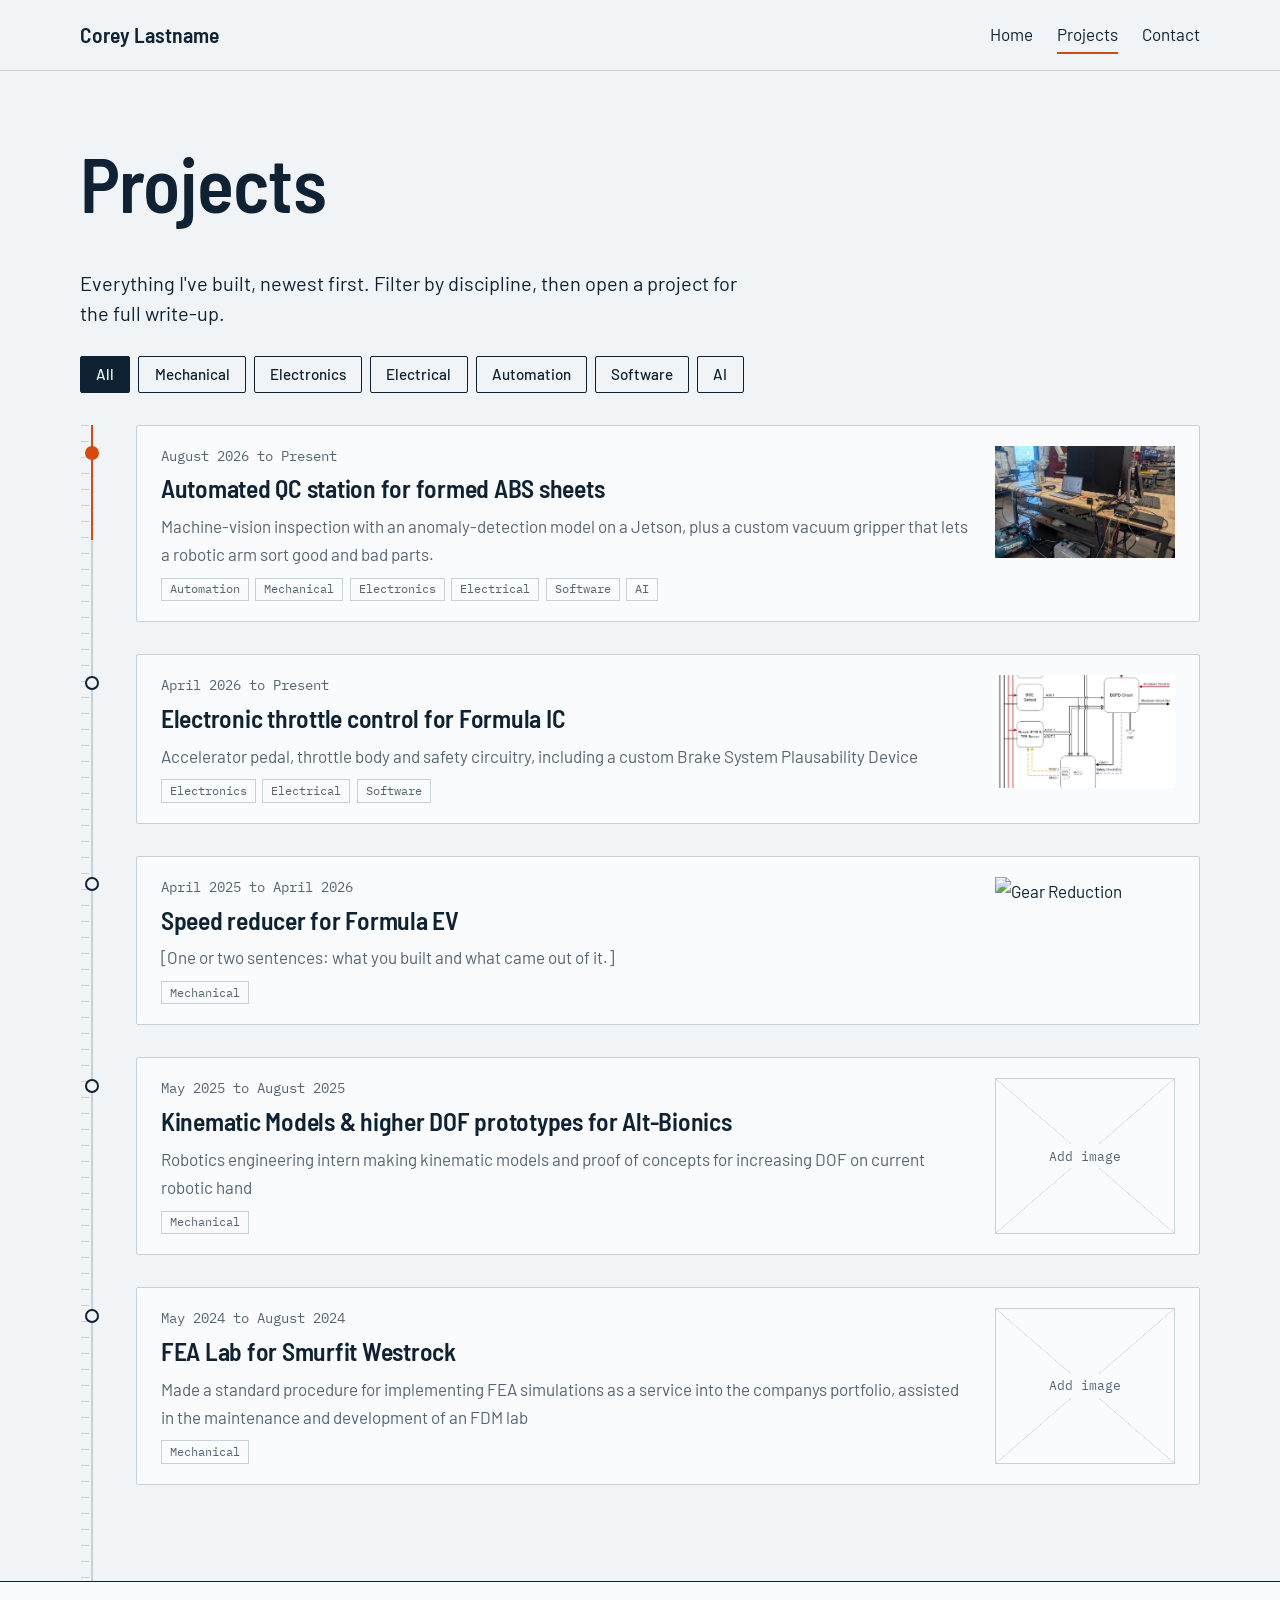
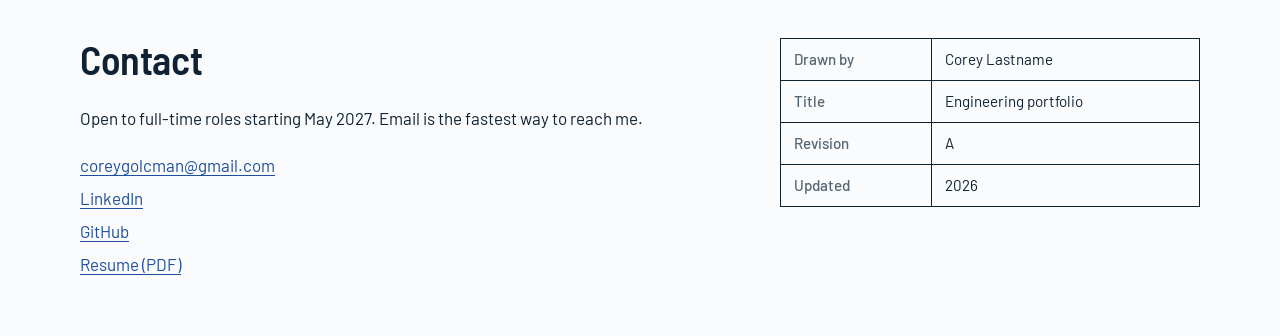
==== projects.html @ 462dc9bb "Update projects.html" ====
<!doctype html>
<html lang="en">
<head>
<meta charset="utf-8">
<meta name="viewport" content="width=device-width, initial-scale=1">
<title>Projects | Corey Lastname</title>
<meta name="description" content="Timeline of engineering projects: mechanical design, electronics, automation, and software.">
<meta property="og:title" content="Projects | Corey Lastname">
<meta property="og:description" content="Timeline of engineering projects: mechanical design, electronics, automation, and software.">
<meta property="og:type" content="website">
<link rel="icon" href="favicon.svg" type="image/svg+xml">
<link rel="preconnect" href="https://fonts.googleapis.com">
<link rel="preconnect" href="https://fonts.gstatic.com" crossorigin>
<link rel="stylesheet" href="https://fonts.googleapis.com/css2?family=Barlow:wght@400;500;600&family=Barlow+Semi+Condensed:wght@500;600&family=IBM+Plex+Mono:wght@400;500&display=swap">
<link rel="stylesheet" href="css/style.css">
<script src="js/main.js" defer></script>
</head>
<body>
<a class="skip" href="#main">Skip to content</a>
<header class="site-header">
  <div class="wrap bar">
    <a class="brand" href="index.html">Corey Lastname</a>
    <nav aria-label="Primary">
      <a href="index.html">Home</a>
      <a href="projects.html" aria-current="page">Projects</a>
      <a href="#contact">Contact</a>
    </nav>
  </div>
</header>
<main id="main">

<section class="page-head">
  <div class="wrap">
    <h1>Projects</h1>
    <p class="lede">Everything I've built, newest first. Filter by discipline, then open a project for the full write-up.</p>
    <div class="filters" role="group" aria-label="Filter projects by discipline">
      <button class="chip" type="button" data-filter="all" aria-pressed="true">All</button><button class="chip" type="button" data-filter="mechanical" aria-pressed="false">Mechanical</button><button class="chip" type="button" data-filter="electronics" aria-pressed="false">Electronics</button><button class="chip" type="button" data-filter="electrical" aria-pressed="false">Electrical</button><button class="chip" type="button" data-filter="automation" aria-pressed="false">Automation</button><button class="chip" type="button" data-filter="software" aria-pressed="false">Software</button><button class="chip" type="button" data-filter="ai" aria-pressed="false">AI</button>
    </div>
  </div>
</section>

<section class="wrap">
  <div class="timeline">
    <span class="timeline-progress" aria-hidden="true"></span>
    <ol class="t-list">
        <li class="t-item" data-tags="automation mechanical electronics electrical software ai">
          <a class="card t-card" href="projects/qc-station.html">
            <div class="t-text">
              <p class="date">August 2026 to Present</p>
              <h2 class="t-title">Automated QC station for formed ABS sheets</h2>
              <p>Machine-vision inspection with an anomaly-detection model on a Jetson, plus a custom vacuum gripper that lets a robotic arm sort good and bad parts.</p>
              <ul class="tags"><li>Automation</li><li>Mechanical</li><li>Electronics</li><li>Electrical</li><li>Software</li><li>AI</li></ul>
            </div>
            <img src="images/QC_Station_Front_Image.jpg" width="1600" height="1000" alt="Automated QC station" loading="lazy">
          </a>
        </li>
        <li class="t-item" data-tags="electronics electrical software">
          <a class="card t-card" href="projects/formula-ic-etc.html">
            <div class="t-text">
              <p class="date">April 2026 to Present</p>
              <h2 class="t-title">Electronic throttle control for Formula IC</h2>
              <p>Accelerator pedal, throttle body and safety circuitry, including a custom Brake System Plausability Device</p>
              <ul class="tags"><li>Electronics</li><li>Electrical</li><li>Software</li></ul>
            </div>
            <img src="images/Wiring_Block_Diagram.png" width="1600" height="1000" alt="Wiring Block Diagram" loading="lazy">
          </a>
        </li>
        <li class="t-item" data-tags="mechanical">
          <a class="card t-card" href="projects/project-template.html">
            <div class="t-text">
              <p class="date">April 2025 to April 2026</p>
              <h2 class="t-title">Speed reducer for Formula EV</h2>
              <p>[One or two sentences: what you built and what came out of it.]</p>
              <ul class="tags"><li>Mechanical</li></ul>
            </div>
            <img src="images/Gear_Reduction_Front_Image.png" width="1600" height="1000" alt="Gear Reduction" loading="lazy">
          </a>
        </li>
        <li class="t-item" data-tags="mechanical software">
          <a class="card t-card" href="projects/project-template.html">
            <div class="t-text">
              <p class="date">May 2025 to August 2025</p>
              <h2 class="t-title">Kinematic Models & higher DOF prototypes for Alt-Bionics</h2>
              <p>Robotics engineering intern making kinematic models and proof of concepts for increasing DOF on current robotic hand</p>
              <ul class="tags"><li>Mechanical</li></ul>
            </div>
            <div class="fig-ph t-thumb"><span>Add image</span></div>
          </a>
        </li>
        <li class="t-item" data-tags="mechanical software">
            <a class="card t-card" href="projects/project-template.html">
              <div class="t-text">
                <p class="date">May 2024 to August 2024</p>
                <h2 class="t-title">FEA Lab for Smurfit Westrock</h2>
                <p>Made a standard procedure for implementing FEA simulations as a service into the companys portfolio, assisted in the maintenance and development of an FDM lab</p>
                <ul class="tags"><li>Mechanical</li></ul>
              </div>
              <div class="fig-ph t-thumb"><span>Add image</span></div>
            </a>
          </li>
    </ol>
  </div>
</section>

</main>
<footer class="site-footer" id="contact">
  <div class="wrap footer-grid">
    <div>
      <h2>Contact</h2>
      <p>Open to full-time roles starting May 2027. Email is the fastest way to reach me.</p>
      <ul class="footer-links">
        <li><a href="mailto:coreygolcman@gmail.com">coreygolcman@gmail.com</a></li>
        <li><a href="https://www.linkedin.com/in/coreygolcman">LinkedIn</a></li>
        <li><a href="https://github.com/your-handle">GitHub</a></li>
        <li><a href="resume.pdf">Resume (PDF)</a></li>
      </ul>
    </div>
    <table class="title-block">
      <tbody>
        <tr><th scope="row">Drawn by</th><td>Corey Lastname</td></tr>
        <tr><th scope="row">Title</th><td>Engineering portfolio</td></tr>
        <tr><th scope="row">Revision</th><td>A</td></tr>
        <tr><th scope="row">Updated</th><td data-year>2026</td></tr>
      </tbody>
    </table>
  </div>
</footer>
</body>
</html>
---- css/style.css ----
/* ==========================================================================
   Portfolio stylesheet
   Change the variables in :root to restyle the whole site.
   ========================================================================== */

/* Smooth cross-fade between pages (Chrome, Edge, Safari; ignored elsewhere) */
@view-transition { navigation: auto; }

:root {
  /* Colour: drafting-sheet palette */
  --paper: #F1F4F6;       /* page background */
  --sheet: #FAFBFC;       /* cards and footer */
  --ink: #0F2233;         /* text and primary lines */
  --graphite: #566573;    /* secondary text */
  --rule: #C8D1D8;        /* borders */
  --grid: #DCE3E8;        /* background grid */
  --blueprint: #1F4E9E;   /* links and drawing annotations */
  --callout: #D9480F;     /* the one accent: progress, current page, markers */

  /* Type */
  --font-display: "Barlow Semi Condensed", "Arial Narrow", system-ui, sans-serif;
  --font-body: "Barlow", system-ui, -apple-system, "Segoe UI", sans-serif;
  --font-mono: "IBM Plex Mono", ui-monospace, SFMono-Regular, Menlo, Consolas, monospace;

  /* Layout */
  --wrap: 1120px;
  --gutter: clamp(1.25rem, 4vw, 2.5rem);
}

/* ---------- Base ---------- */
*, *::before, *::after { box-sizing: border-box; }
html { -webkit-text-size-adjust: 100%; scroll-behavior: smooth; }
body {
  margin: 0;
  background: var(--paper);
  color: var(--ink);
  font: 400 1.0625rem/1.65 var(--font-body);
  counter-reset: fig;
}
img, svg { display: block; max-width: 100%; }
a { color: var(--blueprint); text-underline-offset: 0.2em; text-decoration-thickness: 1px; }
a:hover { text-decoration-thickness: 2px; }
:focus-visible { outline: 2px solid var(--blueprint); outline-offset: 3px; }

h1, h2, h3 {
  margin: 0 0 0.6em;
  font-family: var(--font-display);
  font-weight: 600;
  line-height: 1.05;
  letter-spacing: -0.01em;
}
h1 { font-size: clamp(3rem, 9vw, 6.25rem); }
h2 { font-size: clamp(1.75rem, 3.5vw, 2.5rem); }
h3 { font-size: 1.4rem; line-height: 1.15; }
p { margin: 0 0 1em; }

.wrap { width: min(100% - 2 * var(--gutter), var(--wrap)); margin-inline: auto; }
.skip {
  position: absolute; left: -999px; top: 0; z-index: 10;
  padding: 0.5rem 1rem; background: var(--ink); color: #fff;
}
.skip:focus { left: 0; }
.lede { max-width: 34em; font-size: 1.25rem; line-height: 1.5; }

/* ---------- Header ---------- */
.site-header {
  border-bottom: 1px solid var(--rule);
  background: var(--paper);
  view-transition-name: site-header;
}
.bar {
  display: flex; flex-wrap: wrap; align-items: center; justify-content: space-between;
  gap: 1rem; padding-block: 1rem;
}
.brand { font: 600 1.35rem/1 var(--font-display); color: var(--ink); text-decoration: none; }
.site-header nav { display: flex; gap: 1.5rem; }
.site-header nav a {
  padding-block: 0.25rem; border-bottom: 2px solid transparent;
  color: var(--ink); text-decoration: none;
}
.site-header nav a:hover { border-bottom-color: var(--rule); }
.site-header nav a[aria-current="page"] { border-bottom-color: var(--callout); }

/* ---------- Buttons and tags ---------- */
.btn {
  display: inline-block; padding: 0.7rem 1.25rem;
  border: 1.5px solid var(--ink); border-radius: 2px;
  color: var(--ink); font-weight: 500; text-decoration: none;
  transition: background 0.15s, color 0.15s, border-color 0.15s;
}
.btn:hover { background: var(--ink); color: var(--paper); }
.btn-primary { background: var(--ink); color: var(--paper); }
.btn-primary:hover { background: var(--blueprint); border-color: var(--blueprint); }
.actions { display: flex; flex-wrap: wrap; gap: 0.75rem; margin-top: 1.75rem; }

.tags { display: flex; flex-wrap: wrap; gap: 0.4rem; margin: 0; padding: 0; list-style: none; }
.tags li {
  padding: 0.05rem 0.5rem; border: 1px solid var(--rule);
  color: var(--graphite); font: 400 0.78rem/1.6 var(--font-mono);
}

/* ---------- Hero ---------- */
.hero { position: relative; overflow: hidden; padding-block: clamp(2.5rem, 6vw, 5rem); }
.hero::before {
  content: ""; position: absolute; inset: 0; pointer-events: none;
  background-image:
    linear-gradient(var(--grid) 1px, transparent 1px),
    linear-gradient(90deg, var(--grid) 1px, transparent 1px);
  background-size: 32px 32px;
  -webkit-mask-image: linear-gradient(#000 35%, transparent);
  mask-image: linear-gradient(#000 35%, transparent);
}
.hero-grid {
  position: relative; display: grid; align-items: center;
  grid-template-columns: minmax(0, 1.05fr) minmax(0, 0.95fr);
  gap: clamp(2rem, 5vw, 4rem);
}
.hero h1 { margin-bottom: 0.35em; }
.hero-fig { margin: 0; }
.hero-fig svg { width: 100%; height: auto; }
.hero-fig figcaption {
  margin-top: 0.5rem; color: var(--graphite); font: 400 0.8rem/1.5 var(--font-mono);
}

/* Gear drawing: draws itself once, then the gears turn */
.gear path, .gear circle {
  fill: none; stroke: var(--ink); stroke-width: 1.4; stroke-linejoin: round;
}
.gear .pitch { stroke: var(--blueprint); stroke-width: 0.7; stroke-dasharray: 7 3 1.5 3; }
.gear-svg .center { fill: none; stroke: var(--blueprint); stroke-width: 0.6; stroke-dasharray: 14 3 2 3; }
.gear-svg .dim { fill: none; stroke: var(--blueprint); stroke-width: 0.7; }
.gear-svg text { fill: var(--blueprint); font: 500 9px var(--font-mono); }
.gear-svg .pp { fill: none; stroke: var(--callout); stroke-width: 1.4; }

.draw {
  stroke-dasharray: 1; stroke-dashoffset: 1;
  animation: draw var(--dur, 1.8s) cubic-bezier(0.6, 0.05, 0.3, 1) var(--delay, 0s) forwards;
}
.fade { opacity: 0; animation: fade 0.8s ease var(--delay, 0s) forwards; }
.spin-a { transform-origin: 0 0; animation: spin 48s linear 3.2s infinite; }
.spin-b { transform-origin: 0 0; animation: spin-rev 28.8s linear 3.2s infinite; }
@keyframes draw { to { stroke-dashoffset: 0; } }
@keyframes fade { to { opacity: 1; } }
@keyframes spin { to { transform: rotate(360deg); } }
@keyframes spin-rev { to { transform: rotate(-360deg); } }

/* ---------- Sections ---------- */
.section { padding-block: clamp(3rem, 7vw, 5.5rem); border-top: 1px solid var(--rule); }
.section-head { display: flex; flex-wrap: wrap; align-items: baseline; justify-content: space-between; gap: 1rem; }

/* About */
.about-grid {
  display: grid; align-items: start;
  grid-template-columns: minmax(220px, 340px) minmax(0, 1fr);
  gap: clamp(2rem, 6vw, 5rem);
}
.portrait { position: relative; margin: 0; }
.portrait img { width: 100%; height: auto; aspect-ratio: 4 / 5; object-fit: cover; background: var(--grid); }
.portrait::before, .portrait::after {
  content: ""; position: absolute; width: 28px; height: 28px; pointer-events: none;
}
.portrait::before { top: -9px; left: -9px; border-top: 2px solid var(--ink); border-left: 2px solid var(--ink); }
.portrait::after { right: -9px; bottom: -9px; border-right: 2px solid var(--ink); border-bottom: 2px solid var(--ink); }
.about-copy p { max-width: 62ch; }

.spec {
  display: grid; grid-template-columns: max-content minmax(0, 1fr);
  margin: 2rem 0 0; border-top: 1px solid var(--ink);
}
.spec dt, .spec dd { margin: 0; padding: 0.7rem 0; border-bottom: 1px solid var(--rule); }
.spec dt { padding-right: 2rem; color: var(--graphite); font-weight: 500; }

/* Cards and placeholders */
.cards { display: grid; gap: 1.5rem; grid-template-columns: repeat(auto-fit, minmax(260px, 1fr)); margin-top: 2rem; }
.card {
  display: flex; flex-direction: column; gap: 0.75rem; padding: 1rem;
  background: var(--sheet); border: 1px solid var(--rule); border-radius: 2px;
  color: inherit; text-decoration: none; transition: border-color 0.15s;
}
.card:hover { border-color: var(--ink); }
.card img { width: 100%; height: auto; aspect-ratio: 16 / 10; object-fit: cover; }
.card h3 { margin: 0.25rem 0 0; }
.card:hover :is(h2, h3) { text-decoration: underline; text-decoration-thickness: 1px; }
.card p { margin: 0; color: var(--graphite); }
.card .tags { margin-top: auto; }

.fig-ph {
  display: grid; place-items: center; border: 1px solid var(--rule);
  background:
    linear-gradient(to top right, transparent calc(50% - 0.5px), var(--rule) 50%, transparent calc(50% + 0.5px)),
    linear-gradient(to bottom right, transparent calc(50% - 0.5px), var(--rule) 50%, transparent calc(50% + 0.5px)),
    var(--sheet);
}
.fig-ph span {
  padding: 0.15rem 0.6rem; background: var(--sheet);
  color: var(--graphite); font: 400 0.8rem/1.5 var(--font-mono); text-align: center;
}

/* Experience */
.xp { margin: 2rem 0 0; padding: 0; list-style: none; }
.xp li {
  display: grid; gap: 1.5rem; padding-block: 1.5rem; border-top: 1px solid var(--rule);
  grid-template-columns: minmax(150px, 220px) minmax(0, 1fr);
}
.xp .date { margin: 0; color: var(--graphite); font: 400 0.85rem/1.7 var(--font-mono); }
.xp h3 { margin-bottom: 0.4em; }
.xp ul { margin: 0; padding-left: 1.1rem; max-width: 62ch; }

/* ---------- Footer ---------- */
.site-footer { padding-block: 3.5rem; border-top: 1px solid var(--ink); background: var(--sheet); }
.footer-grid { display: grid; align-items: start; gap: 2.5rem; grid-template-columns: minmax(0, 1fr) minmax(0, 420px); }
.footer-links { margin: 1rem 0 0; padding: 0; list-style: none; }
.footer-links li { padding-block: 0.15rem; }
.title-block { width: 100%; border: 1.5px solid var(--ink); border-collapse: collapse; font-size: 0.95rem; }
.title-block th, .title-block td { padding: 0.5rem 0.8rem; border: 1px solid var(--ink); text-align: left; }
.title-block th { width: 36%; color: var(--graphite); font-weight: 500; }

/* ---------- Projects page ---------- */
.page-head { padding-block: clamp(2.5rem, 6vw, 4.5rem) 2rem; }
.page-head h1 { font-size: clamp(2.75rem, 7vw, 4.75rem); }
.filters { display: flex; flex-wrap: wrap; gap: 0.5rem; margin-top: 1.75rem; }
.chip {
  padding: 0.4rem 0.95rem; border: 1.5px solid var(--ink); border-radius: 2px;
  background: transparent; color: var(--ink); font: 500 0.95rem/1.4 var(--font-body); cursor: pointer;
}
.chip:hover { background: var(--grid); }
.chip[aria-pressed="true"] { background: var(--ink); color: var(--paper); }

/* Timeline: a ruled dimension line that fills in as you scroll */
.timeline { position: relative; padding-left: 56px; padding-bottom: 4rem; }
.timeline::before {            /* the rule */
  content: ""; position: absolute; top: 0; bottom: 0; left: 11px; width: 2px; background: var(--rule);
}
.timeline::after {             /* ruler ticks */
  content: ""; position: absolute; top: 0; bottom: 0; left: 1px; width: 8px;
  background: repeating-linear-gradient(to bottom, var(--rule) 0 1px, transparent 1px 16px);
}
.timeline-progress {
  position: absolute; top: 0; left: 11px; z-index: 1; width: 2px; height: 0;
  background: var(--callout); transition: height 0.15s linear;
}
.t-list { margin: 0; padding: 0; list-style: none; }
.t-item { position: relative; padding-bottom: 2rem; }
.t-item::before {              /* node on the rule */
  content: ""; position: absolute; top: 1.35rem; left: -51px; z-index: 2;
  width: 14px; height: 14px; border: 2px solid var(--ink); border-radius: 50%;
  background: var(--paper); transition: background 0.2s, border-color 0.2s;
}
.t-item.is-passed::before { border-color: var(--callout); background: var(--callout); }
.t-item.is-entering { animation: enter 0.35s ease; }
@keyframes enter { from { opacity: 0; transform: translateY(8px); } }
.t-card { display: grid; gap: 1.5rem; grid-template-columns: minmax(0, 1fr) 180px; padding: 1.25rem 1.5rem; }
.t-text { display: flex; flex-direction: column; gap: 0.6rem; }
.t-text .date { margin: 0; color: var(--graphite); font: 400 0.85rem/1.5 var(--font-mono); }
.t-title { margin: 0; font-size: 1.6rem; }
.t-thumb { align-self: stretch; min-height: 110px; }

/* ---------- Project pages ---------- */
.crumbs { margin-bottom: 1.5rem; color: var(--graphite); font-size: 0.95rem; }
.crumbs a { color: var(--graphite); }
.p-head { padding-block: clamp(2rem, 5vw, 3.5rem) 1.5rem; }
.p-head h1 { max-width: 18ch; font-size: clamp(2.25rem, 6vw, 4rem); }
.hero-shot { margin: 2rem 0 0; }

.layout {
  display: grid; align-items: start; padding-block: 2.5rem 1rem;
  grid-template-columns: 200px minmax(0, 1fr); gap: clamp(2rem, 5vw, 4rem);
}
.toc { position: sticky; top: 1.5rem; font-size: 0.95rem; }
.toc-title { margin: 0 0 0.5rem; font-weight: 600; }
.toc ul { margin: 0; padding: 0; border-left: 1px solid var(--rule); list-style: none; }
.toc a {
  display: block; margin-left: -1px; padding: 0.3rem 0 0.3rem 1rem;
  border-left: 2px solid transparent; color: var(--graphite); text-decoration: none;
}
.toc a:hover { color: var(--ink); }
.toc a[aria-current] { border-left-color: var(--callout); color: var(--ink); }

.p-section { margin-bottom: 3.5rem; scroll-margin-top: 1.5rem; }
.p-section h2 { margin-bottom: 0.7em; }
.p-section h3 { margin-top: 2rem; }
.p-section :is(p, ul, ol) { max-width: 68ch; }
.p-section :is(ul, ol) { padding-left: 1.2rem; }

.p-section figure { margin: 2rem 0; }
figcaption { margin-top: 0.6rem; color: var(--graphite); font-size: 0.9rem; line-height: 1.5; }
.p-section figcaption::before {
  content: "Fig. " counter(fig) "  "; counter-increment: fig;
  color: var(--ink); font-family: var(--font-mono);
}
.gallery { display: grid; gap: 1.25rem; grid-template-columns: repeat(auto-fit, minmax(220px, 1fr)); }
.gallery figure { margin: 0; }

.todo { padding-left: 1rem; border-left: 2px dashed var(--callout); color: var(--graphite); }

.table-scroll { margin: 1.5rem 0; overflow-x: auto; }
.data-table { width: 100%; border-collapse: collapse; font-size: 0.98rem; }
.data-table caption { padding-bottom: 0.5rem; font-weight: 600; text-align: left; }
.data-table th, .data-table td {
  padding: 0.6rem 1rem 0.6rem 0; border-bottom: 1px solid var(--rule); text-align: left; vertical-align: top;
}
.data-table thead th { border-bottom-color: var(--ink); color: var(--graphite); font-weight: 500; }
.data-table .num { font-family: var(--font-mono); }

.pager {
  display: flex; justify-content: space-between; gap: 1rem; margin-top: 1rem; padding-block: 2rem 4rem;
  border-top: 1px solid var(--rule);
}
.pager a { display: block; max-width: 24rem; color: var(--ink); text-decoration: none; }
.pager a:hover .pager-title { text-decoration: underline; }
.pager small { display: block; color: var(--graphite); font-size: 0.85rem; }
.pager-title { font: 600 1.25rem/1.2 var(--font-display); }
.pager .next { margin-left: auto; text-align: right; }

/* ---------- Small screens ---------- */
@media (max-width: 900px) {
  .layout { grid-template-columns: minmax(0, 1fr); }
  .toc { position: static; }
  .toc ul { display: flex; flex-wrap: wrap; gap: 0 1.25rem; border-left: 0; }
  .toc a { margin: 0; padding: 0.3rem 0; border-left: 0; border-bottom: 2px solid transparent; }
  .toc a[aria-current] { border-bottom-color: var(--callout); }
}
@media (max-width: 820px) {
  .hero-grid, .about-grid, .footer-grid { grid-template-columns: minmax(0, 1fr); }
  .portrait { max-width: 320px; }
}
@media (max-width: 640px) {
  .t-card { grid-template-columns: minmax(0, 1fr); }
  .t-thumb { order: -1; min-height: 0; aspect-ratio: 16 / 9; }
  .xp li { grid-template-columns: minmax(0, 1fr); gap: 0.4rem; }
  .timeline { padding-left: 44px; }
  .t-item::before { left: -39px; }
}
@media (max-width: 480px) {
  .spec { grid-template-columns: minmax(0, 1fr); }
  .spec dt { padding-bottom: 0; border-bottom: 0; }
}

/* ---------- Reduced motion: show the finished drawing, no movement ---------- */
@media (prefers-reduced-motion: reduce) {
  html { scroll-behavior: auto; }
  .draw { animation: none; stroke-dashoffset: 0; }
  .fade { animation: none; opacity: 1; }
  .spin-a, .spin-b, .t-item.is-entering { animation: none; }
  .timeline-progress { transition: none; }
  ::view-transition-group(*), ::view-transition-old(*), ::view-transition-new(*) { animation-duration: 0s; }
}
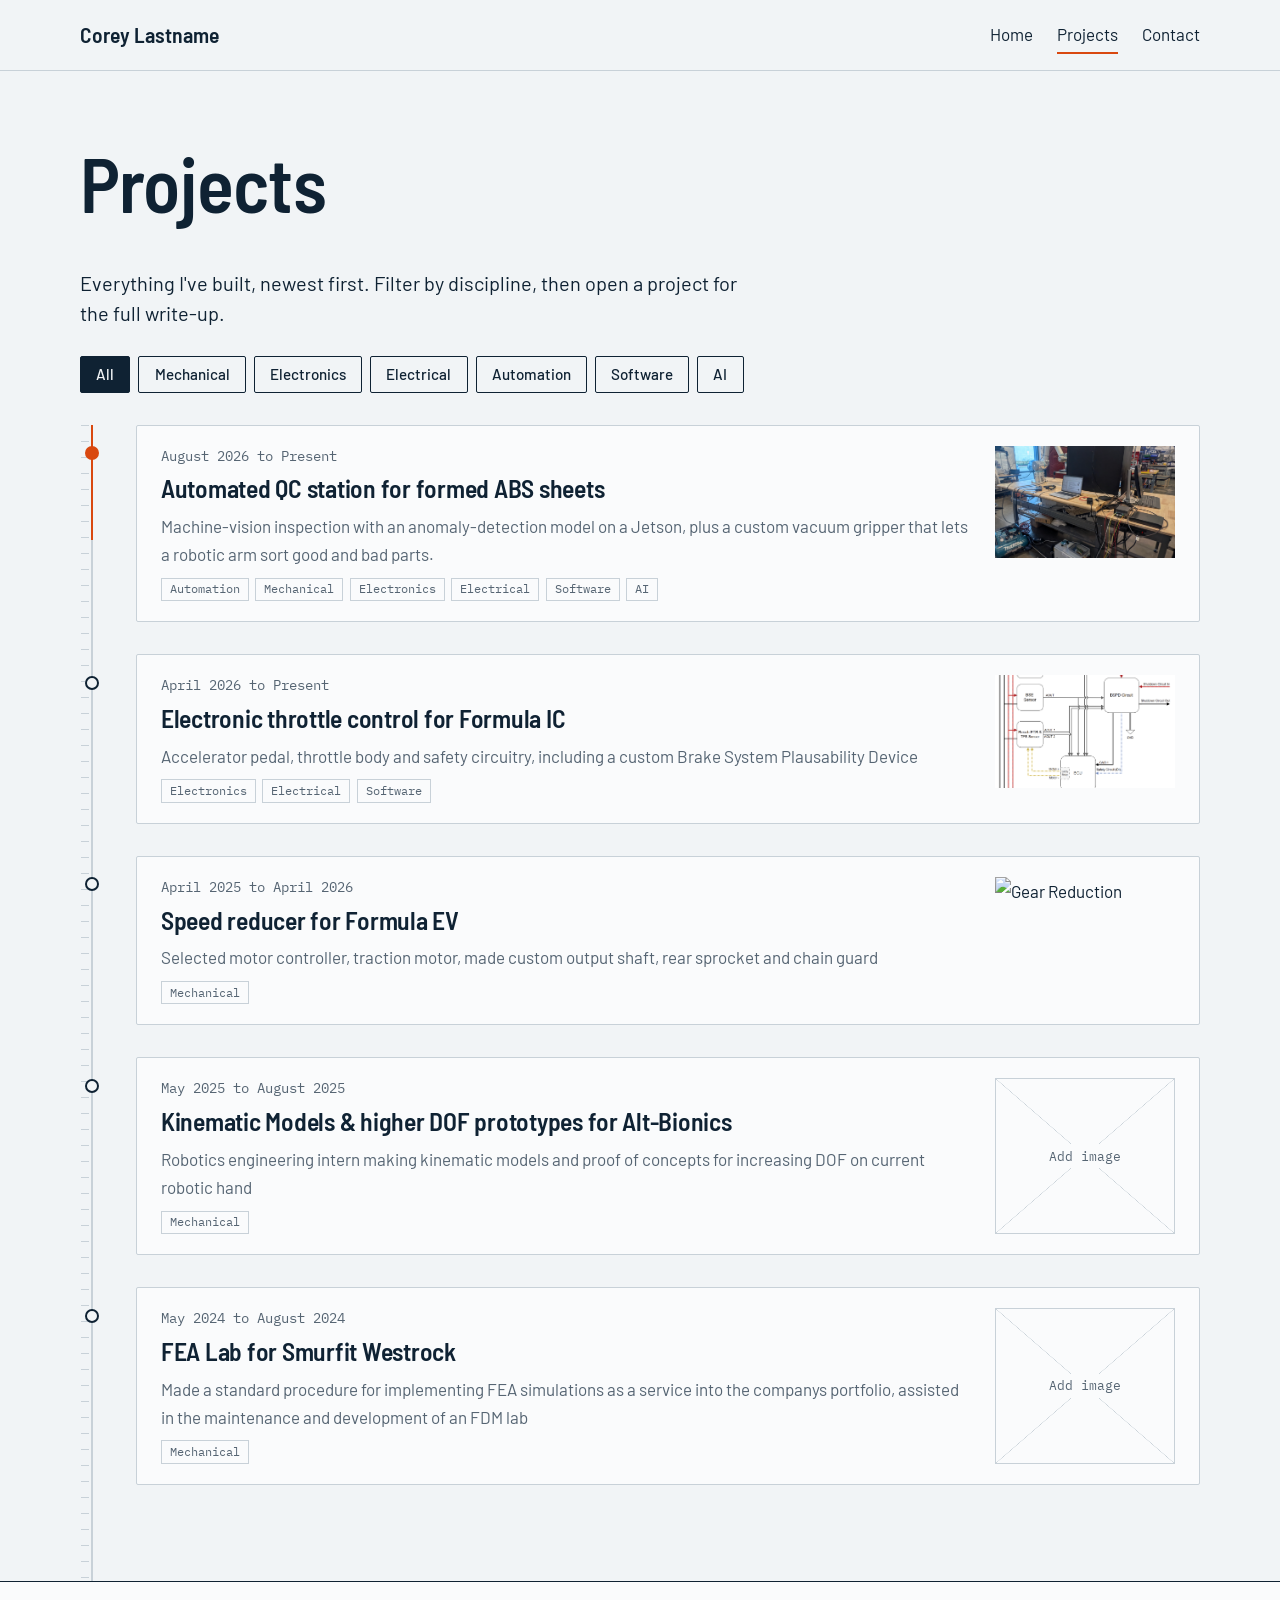
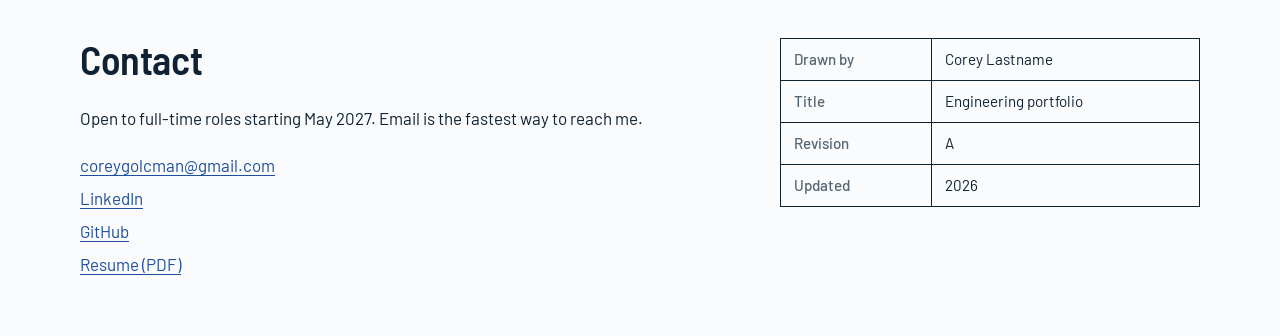
==== commit 9c554f73: "Update projects.html" ====
--- a/projects.html
+++ b/projects.html
@@ -70,10 +70,10 @@
             <div class="t-text">
               <p class="date">April 2025 to April 2026</p>
               <h2 class="t-title">Speed reducer for Formula EV</h2>
-              <p>[One or two sentences: what you built and what came out of it.]</p>
+              <p>Selected motor controller, traction motor, made custom output shaft, rear sprocket and chain guard</p>
               <ul class="tags"><li>Mechanical</li></ul>
             </div>
-            <img src="images/Gear_Reduction_Front_Image.png" width="1600" height="1000" alt="Gear Reduction" loading="lazy">
+            <img src="images/Gear_Reduction_Image.png" width="1600" height="1000" alt="Gear Reduction" loading="lazy">
           </a>
         </li>
         <li class="t-item" data-tags="mechanical software">
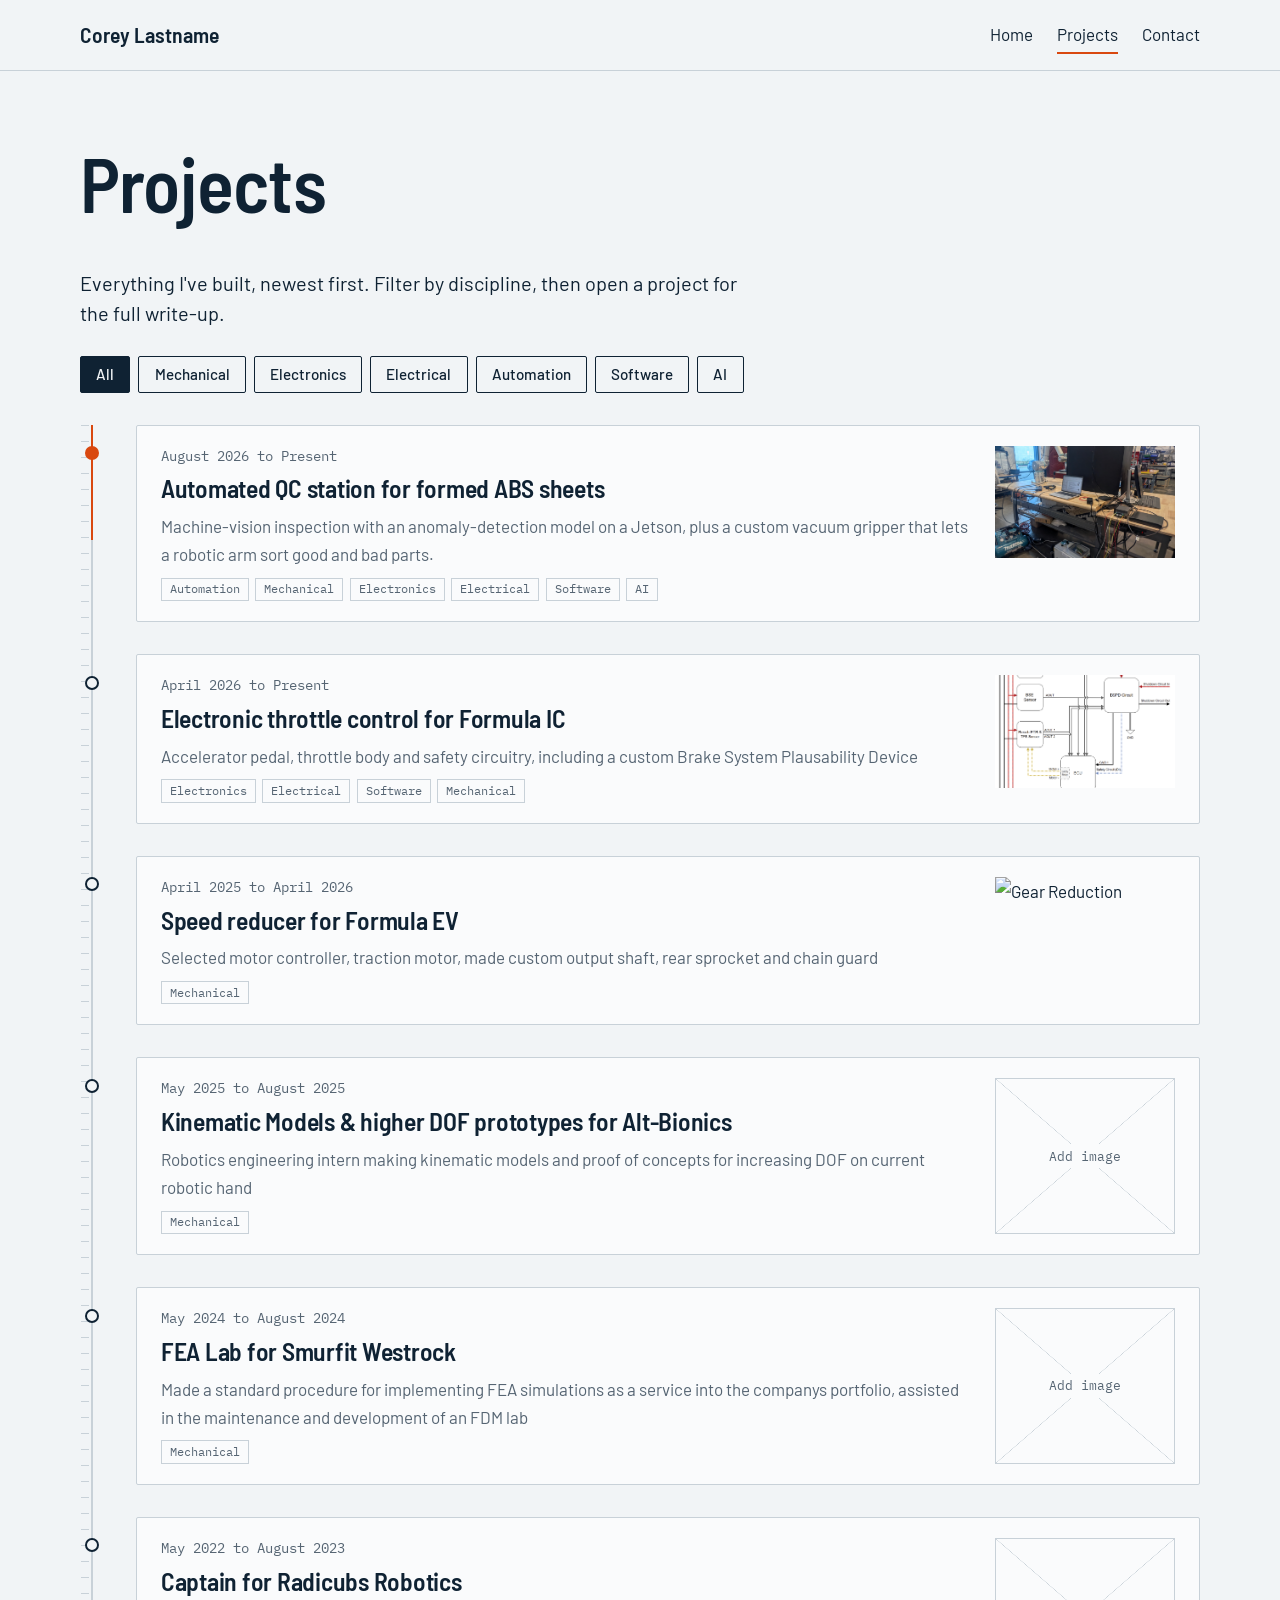
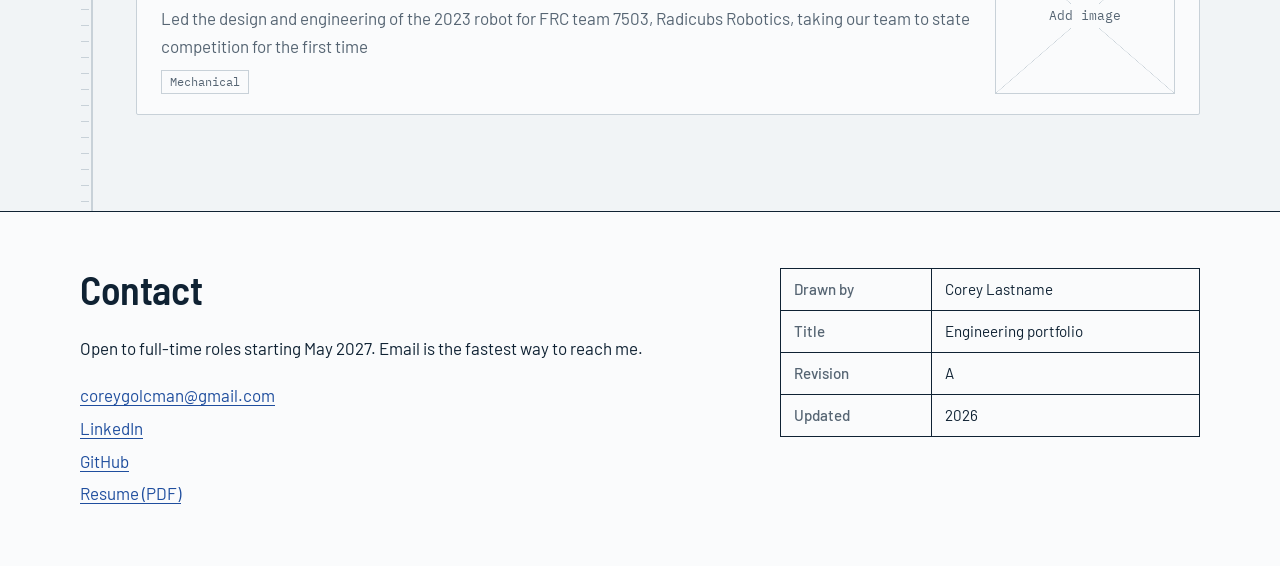
==== commit 0586318a: "Update projects.html" ====
--- a/projects.html
+++ b/projects.html
@@ -60,7 +60,7 @@
               <p class="date">April 2026 to Present</p>
               <h2 class="t-title">Electronic throttle control for Formula IC</h2>
               <p>Accelerator pedal, throttle body and safety circuitry, including a custom Brake System Plausability Device</p>
-              <ul class="tags"><li>Electronics</li><li>Electrical</li><li>Software</li></ul>
+              <ul class="tags"><li>Electronics</li><li>Electrical</li><li>Software</li><li>Mechanical</li></ul>
             </div>
             <img src="images/Wiring_Block_Diagram.png" width="1600" height="1000" alt="Wiring Block Diagram" loading="lazy">
           </a>
@@ -98,6 +98,17 @@
               <div class="fig-ph t-thumb"><span>Add image</span></div>
             </a>
           </li>
+        <li class="t-item" data-tags="mechanical software">
+              <a class="card t-card" href="projects/project-template.html">
+                <div class="t-text">
+                  <p class="date">May 2022 to August 2023</p>
+                  <h2 class="t-title">Captain for Radicubs Robotics</h2>
+                  <p>Led the design and engineering of the 2023 robot for FRC team 7503, Radicubs Robotics, taking our team to state competition for the first time</p>
+                  <ul class="tags"><li>Mechanical</li></ul>
+                </div>
+                <div class="fig-ph t-thumb"><span>Add image</span></div>
+              </a>
+            </li>
     </ol>
   </div>
 </section>
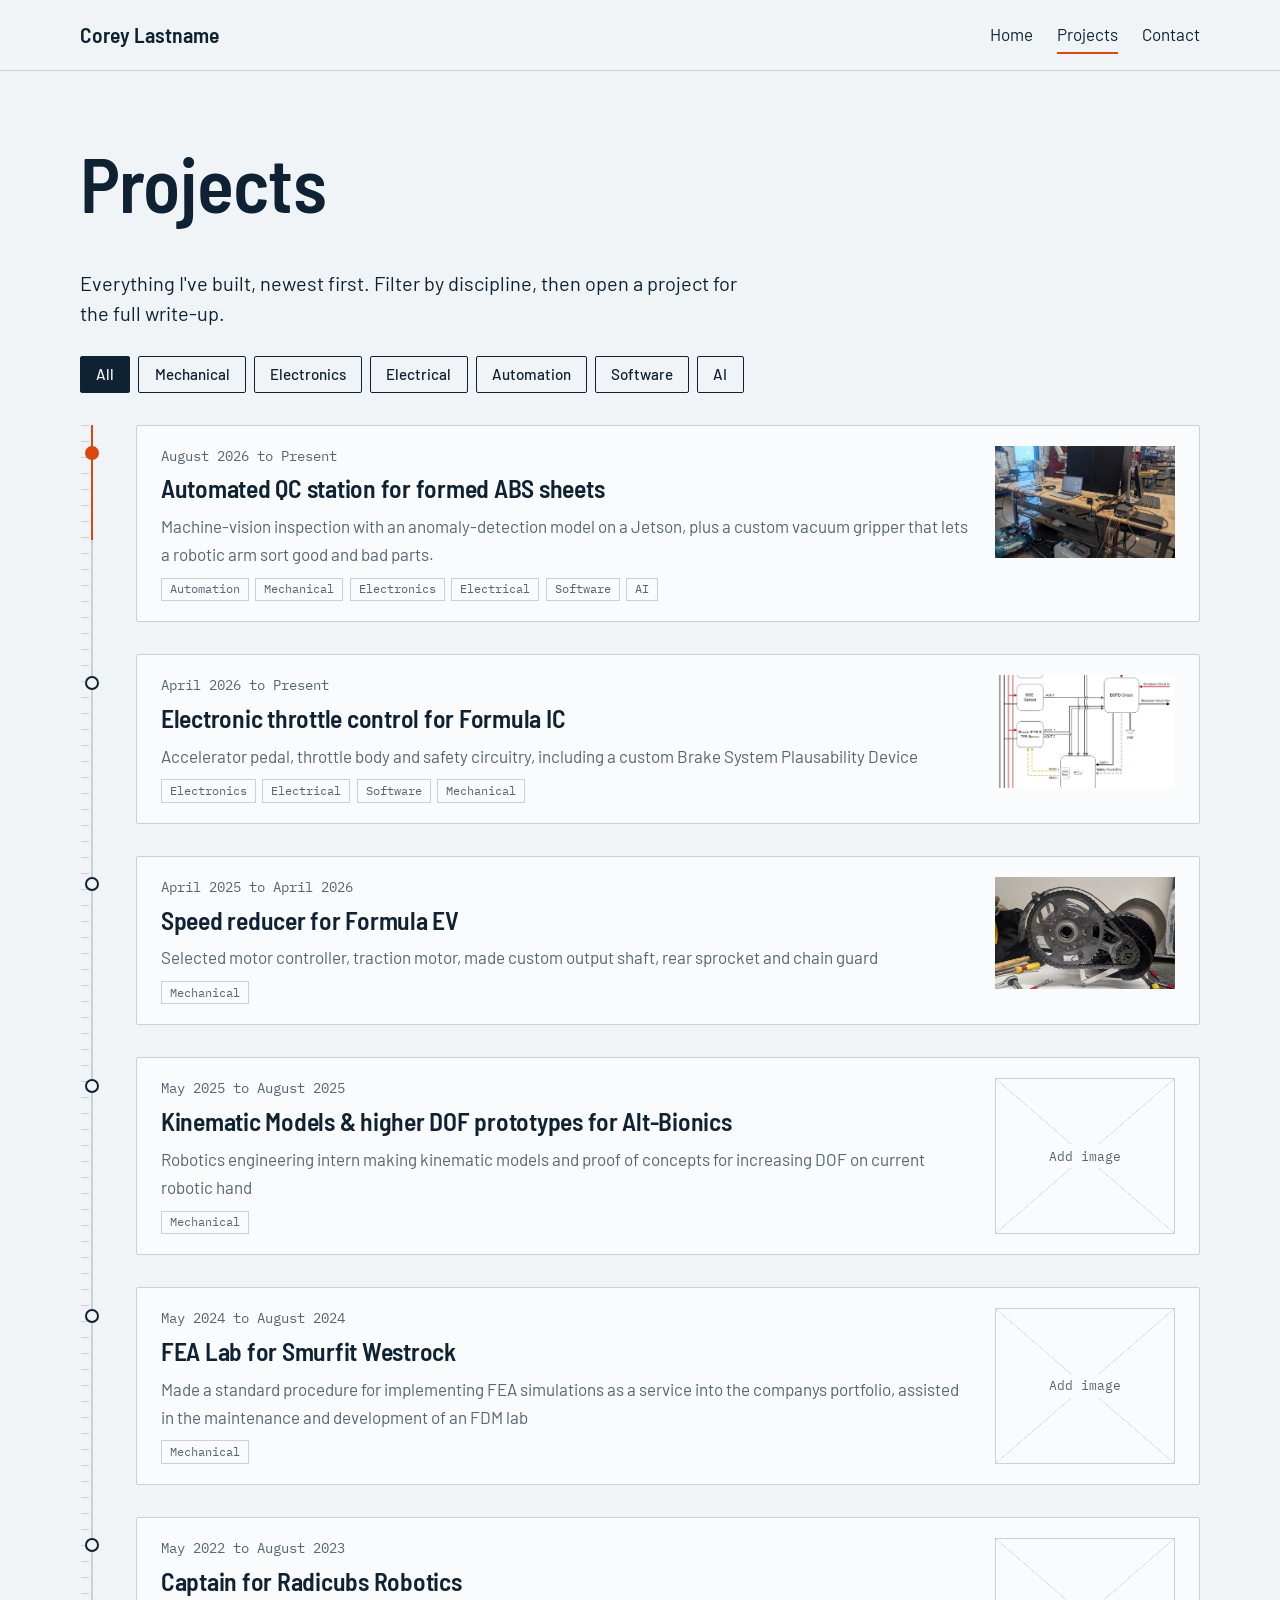
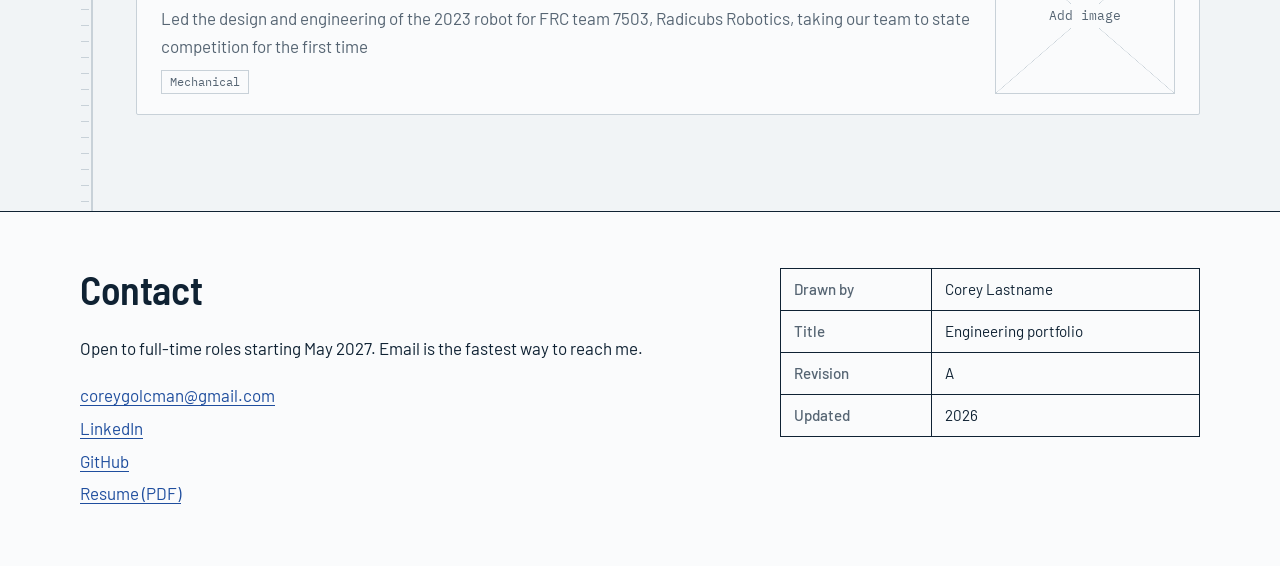
==== commit 5d6714b0: "Update projects.html" ====
--- a/projects.html
+++ b/projects.html
@@ -73,7 +73,7 @@
               <p>Selected motor controller, traction motor, made custom output shaft, rear sprocket and chain guard</p>
               <ul class="tags"><li>Mechanical</li></ul>
             </div>
-            <img src="images/Gear_Reduction_Image.png" width="1600" height="1000" alt="Gear Reduction" loading="lazy">
+            <img src="images/Gear_Reduction_Image.jpg" width="1600" height="1000" alt="Gear Reduction" loading="lazy">
           </a>
         </li>
         <li class="t-item" data-tags="mechanical software">
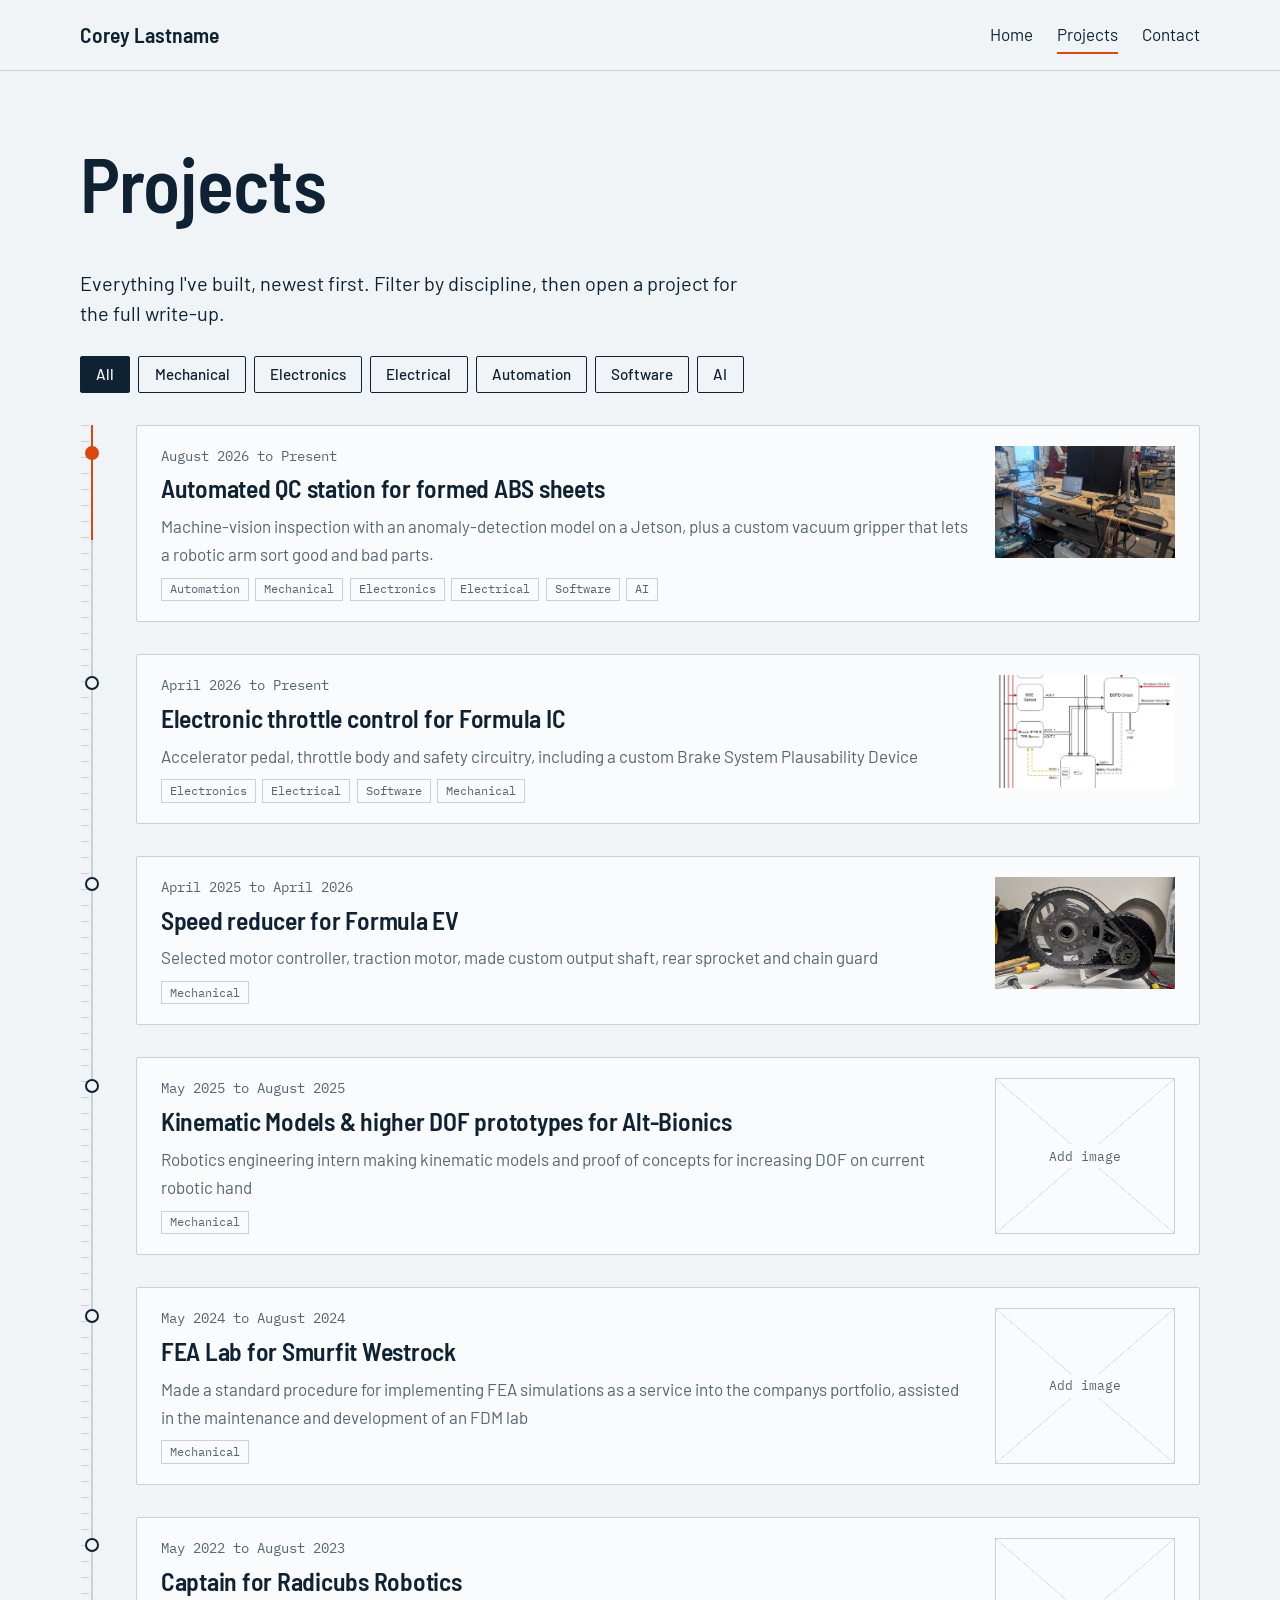
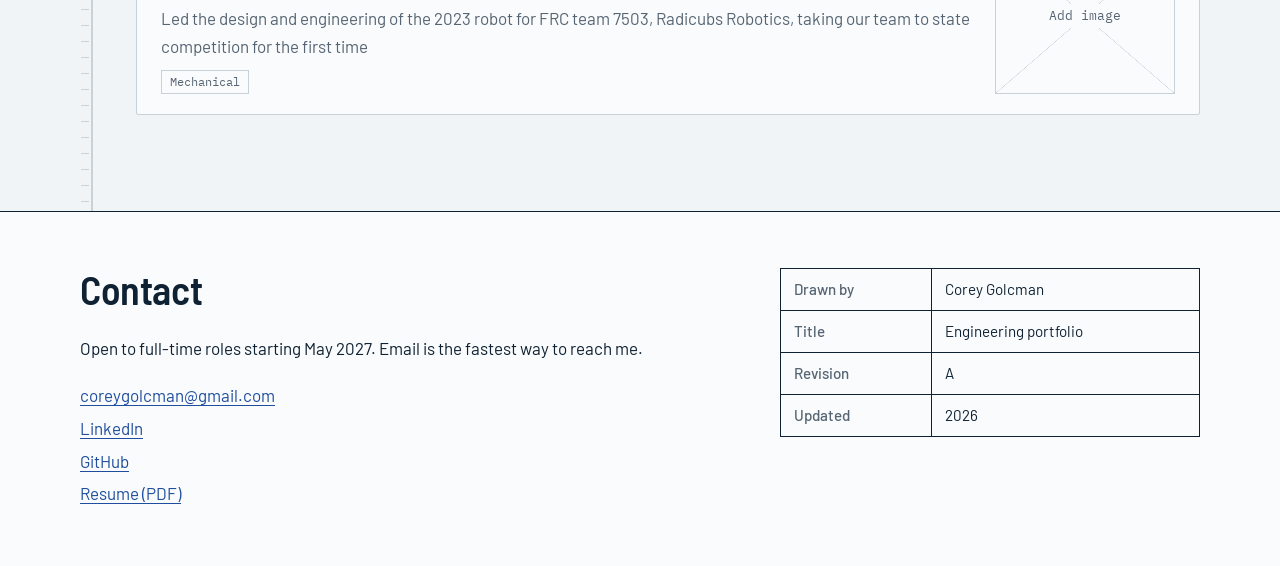
==== commit fd18c72c: "Update projects.html" ====
--- a/projects.html
+++ b/projects.html
@@ -128,7 +128,7 @@
     </div>
     <table class="title-block">
       <tbody>
-        <tr><th scope="row">Drawn by</th><td>Corey Lastname</td></tr>
+        <tr><th scope="row">Drawn by</th><td>Corey Golcman</td></tr>
         <tr><th scope="row">Title</th><td>Engineering portfolio</td></tr>
         <tr><th scope="row">Revision</th><td>A</td></tr>
         <tr><th scope="row">Updated</th><td data-year>2026</td></tr>
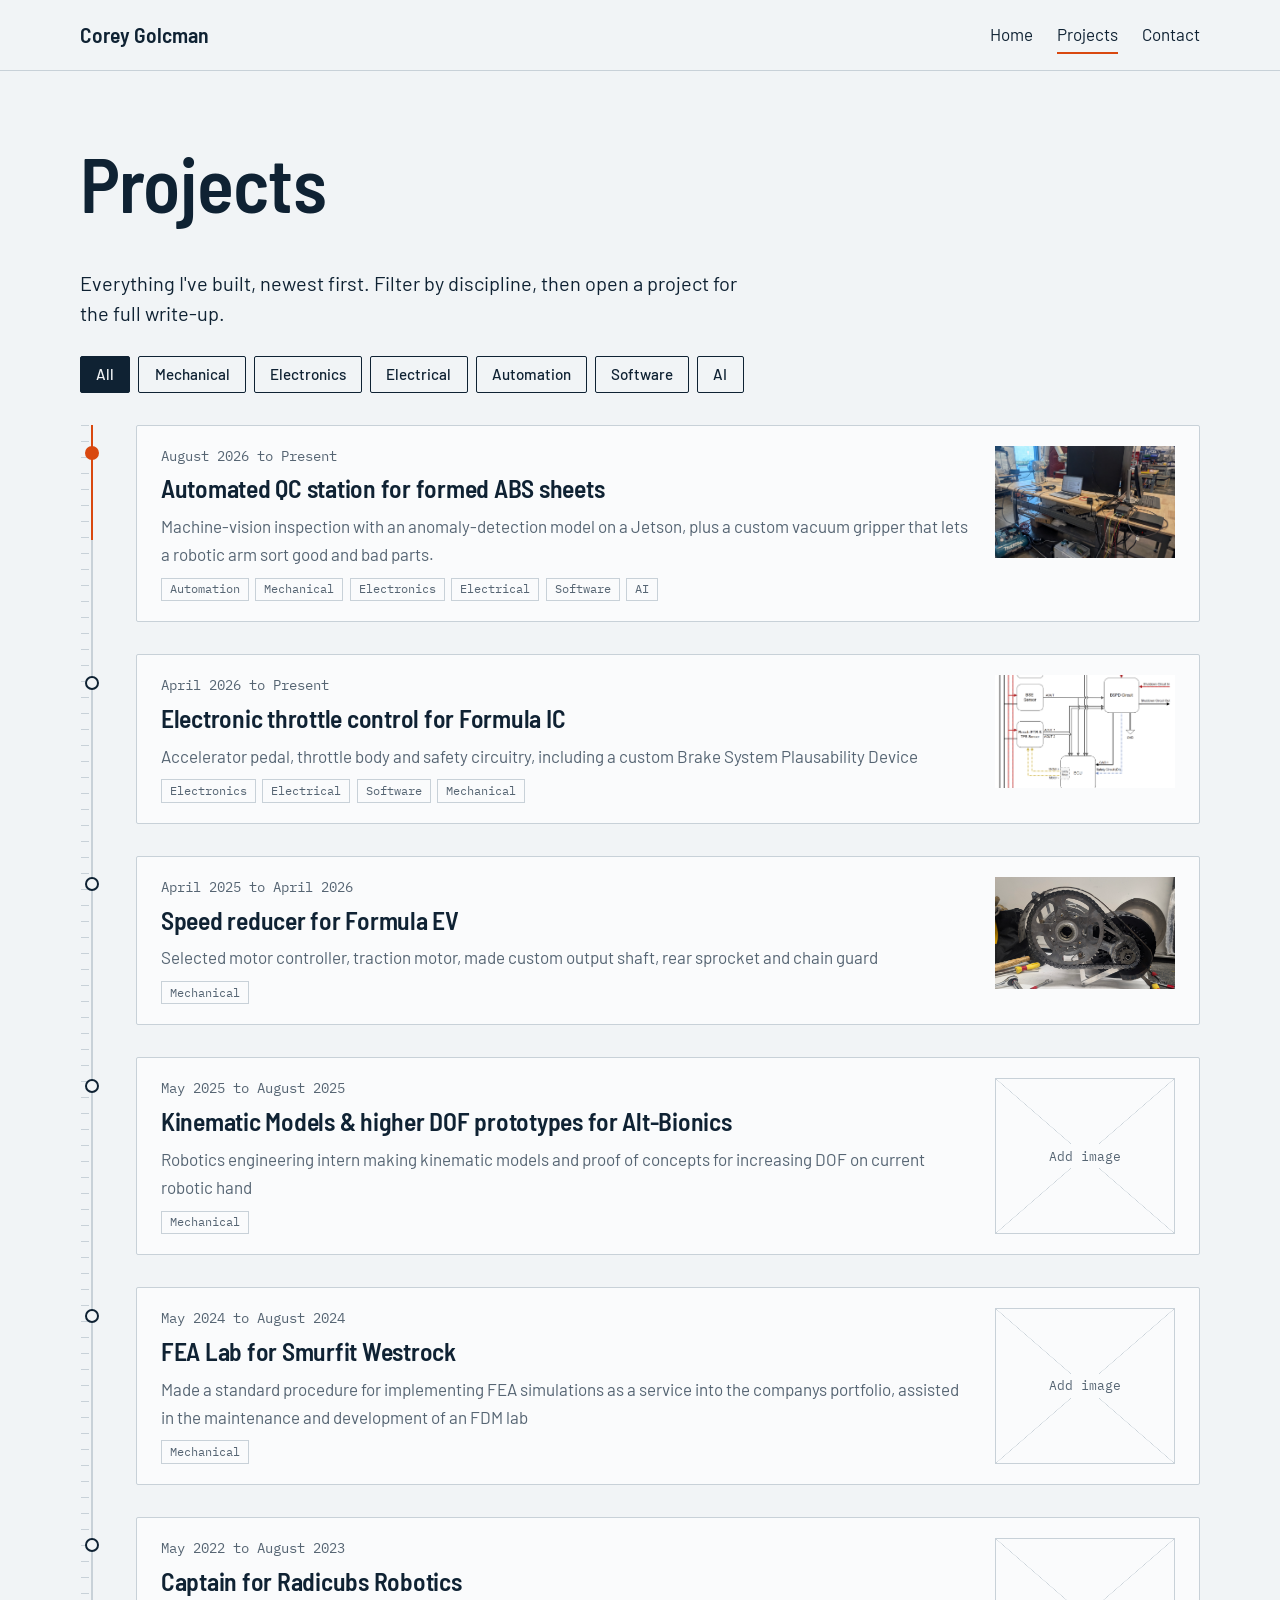
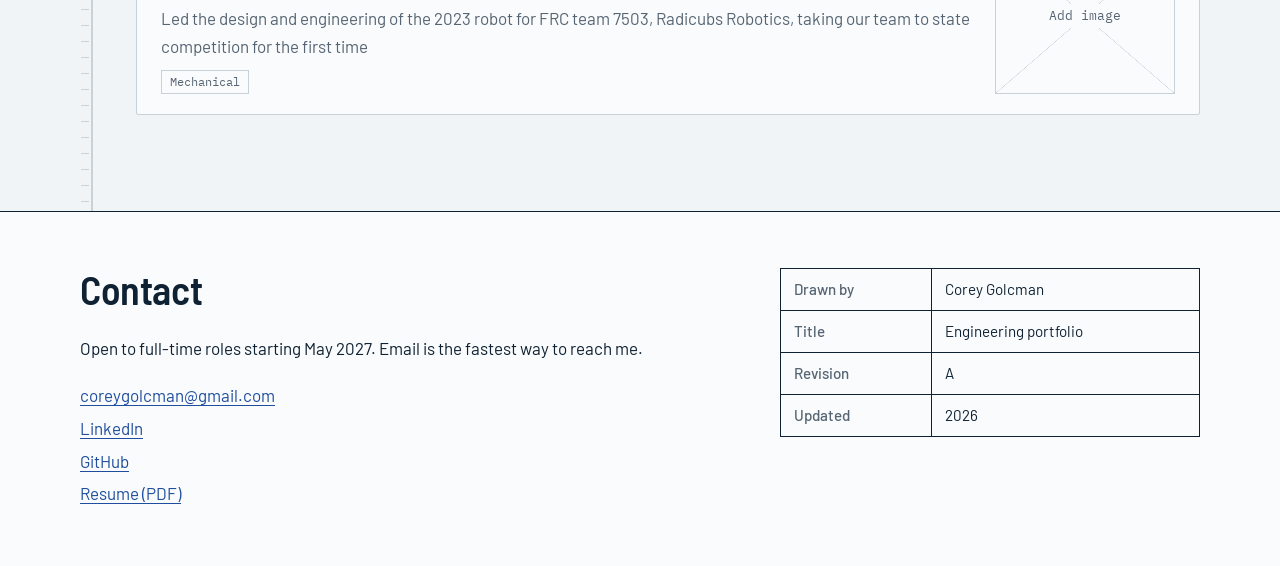
==== commit 8be184be: "Update projects.html" ====
--- a/projects.html
+++ b/projects.html
@@ -3,9 +3,9 @@
 <head>
 <meta charset="utf-8">
 <meta name="viewport" content="width=device-width, initial-scale=1">
-<title>Projects | Corey Lastname</title>
+<title>Projects | Corey Golcman</title>
 <meta name="description" content="Timeline of engineering projects: mechanical design, electronics, automation, and software.">
-<meta property="og:title" content="Projects | Corey Lastname">
+<meta property="og:title" content="Projects | Corey Golcman">
 <meta property="og:description" content="Timeline of engineering projects: mechanical design, electronics, automation, and software.">
 <meta property="og:type" content="website">
 <link rel="icon" href="favicon.svg" type="image/svg+xml">
@@ -19,7 +19,7 @@
 <a class="skip" href="#main">Skip to content</a>
 <header class="site-header">
   <div class="wrap bar">
-    <a class="brand" href="index.html">Corey Lastname</a>
+    <a class="brand" href="index.html">Corey Golcman</a>
     <nav aria-label="Primary">
       <a href="index.html">Home</a>
       <a href="projects.html" aria-current="page">Projects</a>
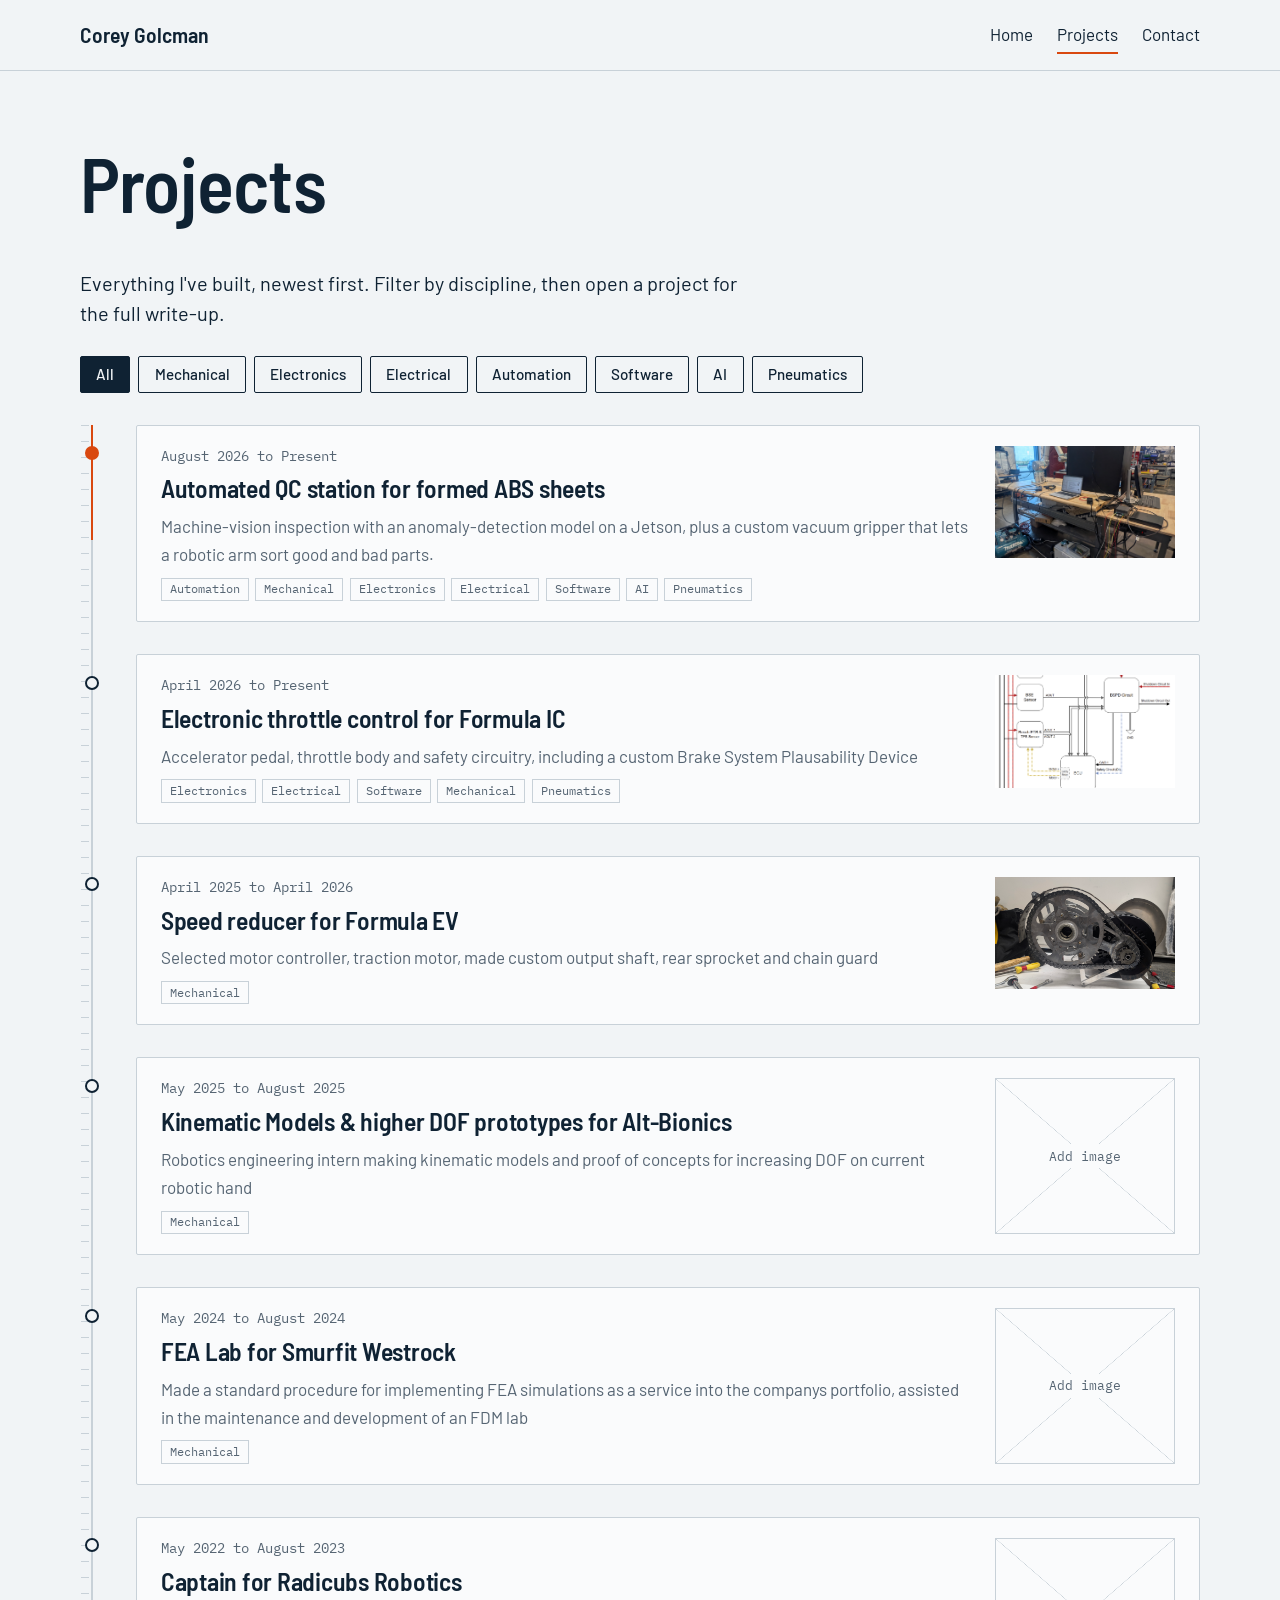
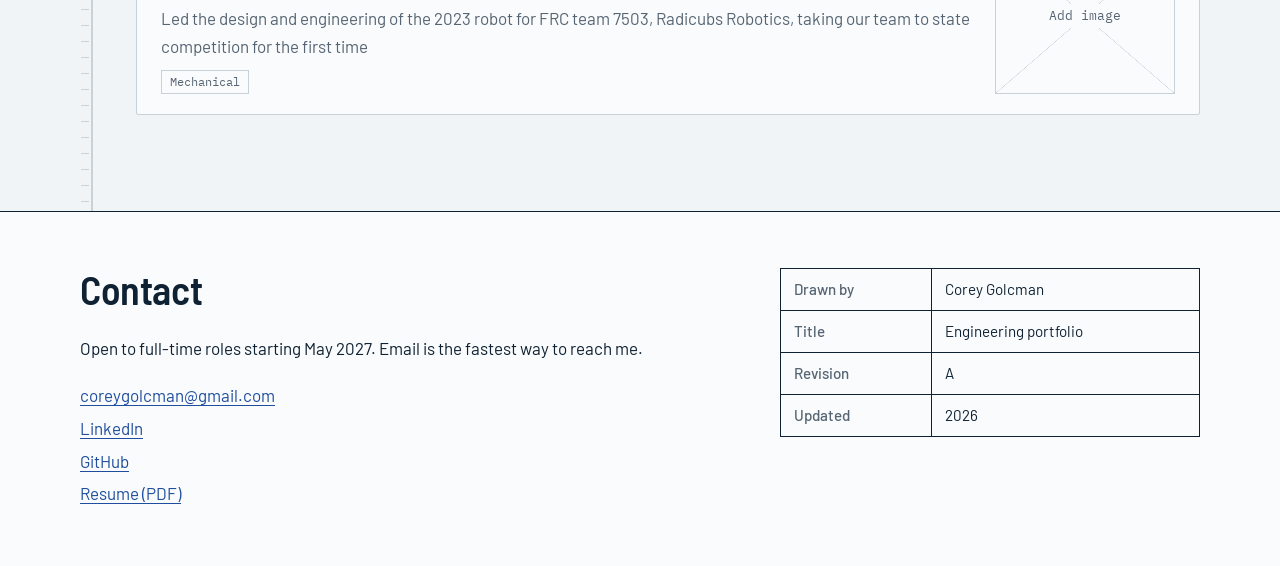
==== commit b948f522: "Update projects.html" ====
--- a/projects.html
+++ b/projects.html
@@ -34,7 +34,7 @@
     <h1>Projects</h1>
     <p class="lede">Everything I've built, newest first. Filter by discipline, then open a project for the full write-up.</p>
     <div class="filters" role="group" aria-label="Filter projects by discipline">
-      <button class="chip" type="button" data-filter="all" aria-pressed="true">All</button><button class="chip" type="button" data-filter="mechanical" aria-pressed="false">Mechanical</button><button class="chip" type="button" data-filter="electronics" aria-pressed="false">Electronics</button><button class="chip" type="button" data-filter="electrical" aria-pressed="false">Electrical</button><button class="chip" type="button" data-filter="automation" aria-pressed="false">Automation</button><button class="chip" type="button" data-filter="software" aria-pressed="false">Software</button><button class="chip" type="button" data-filter="ai" aria-pressed="false">AI</button>
+      <button class="chip" type="button" data-filter="all" aria-pressed="true">All</button><button class="chip" type="button" data-filter="mechanical" aria-pressed="false">Mechanical</button><button class="chip" type="button" data-filter="electronics" aria-pressed="false">Electronics</button><button class="chip" type="button" data-filter="electrical" aria-pressed="false">Electrical</button><button class="chip" type="button" data-filter="automation" aria-pressed="false">Automation</button><button class="chip" type="button" data-filter="software" aria-pressed="false">Software</button><button class="chip" type="button" data-filter="ai" aria-pressed="false">AI</button><button class="chip" type="button" data-filter="pneumatics" aria-pressed="false">Pneumatics</button>
     </div>
   </div>
 </section>
@@ -43,13 +43,13 @@
   <div class="timeline">
     <span class="timeline-progress" aria-hidden="true"></span>
     <ol class="t-list">
-        <li class="t-item" data-tags="automation mechanical electronics electrical software ai">
+        <li class="t-item" data-tags="automation mechanical electronics electrical software ai pneumatics">
           <a class="card t-card" href="projects/qc-station.html">
             <div class="t-text">
               <p class="date">August 2026 to Present</p>
               <h2 class="t-title">Automated QC station for formed ABS sheets</h2>
               <p>Machine-vision inspection with an anomaly-detection model on a Jetson, plus a custom vacuum gripper that lets a robotic arm sort good and bad parts.</p>
-              <ul class="tags"><li>Automation</li><li>Mechanical</li><li>Electronics</li><li>Electrical</li><li>Software</li><li>AI</li></ul>
+              <ul class="tags"><li>Automation</li><li>Mechanical</li><li>Electronics</li><li>Electrical</li><li>Software</li><li>AI</li><li>Pneumatics</li></ul>
             </div>
             <img src="images/QC_Station_Front_Image.jpg" width="1600" height="1000" alt="Automated QC station" loading="lazy">
           </a>
@@ -60,7 +60,7 @@
               <p class="date">April 2026 to Present</p>
               <h2 class="t-title">Electronic throttle control for Formula IC</h2>
               <p>Accelerator pedal, throttle body and safety circuitry, including a custom Brake System Plausability Device</p>
-              <ul class="tags"><li>Electronics</li><li>Electrical</li><li>Software</li><li>Mechanical</li></ul>
+              <ul class="tags"><li>Electronics</li><li>Electrical</li><li>Software</li><li>Mechanical</li><li>Pneumatics</li></ul>
             </div>
             <img src="images/Wiring_Block_Diagram.png" width="1600" height="1000" alt="Wiring Block Diagram" loading="lazy">
           </a>
